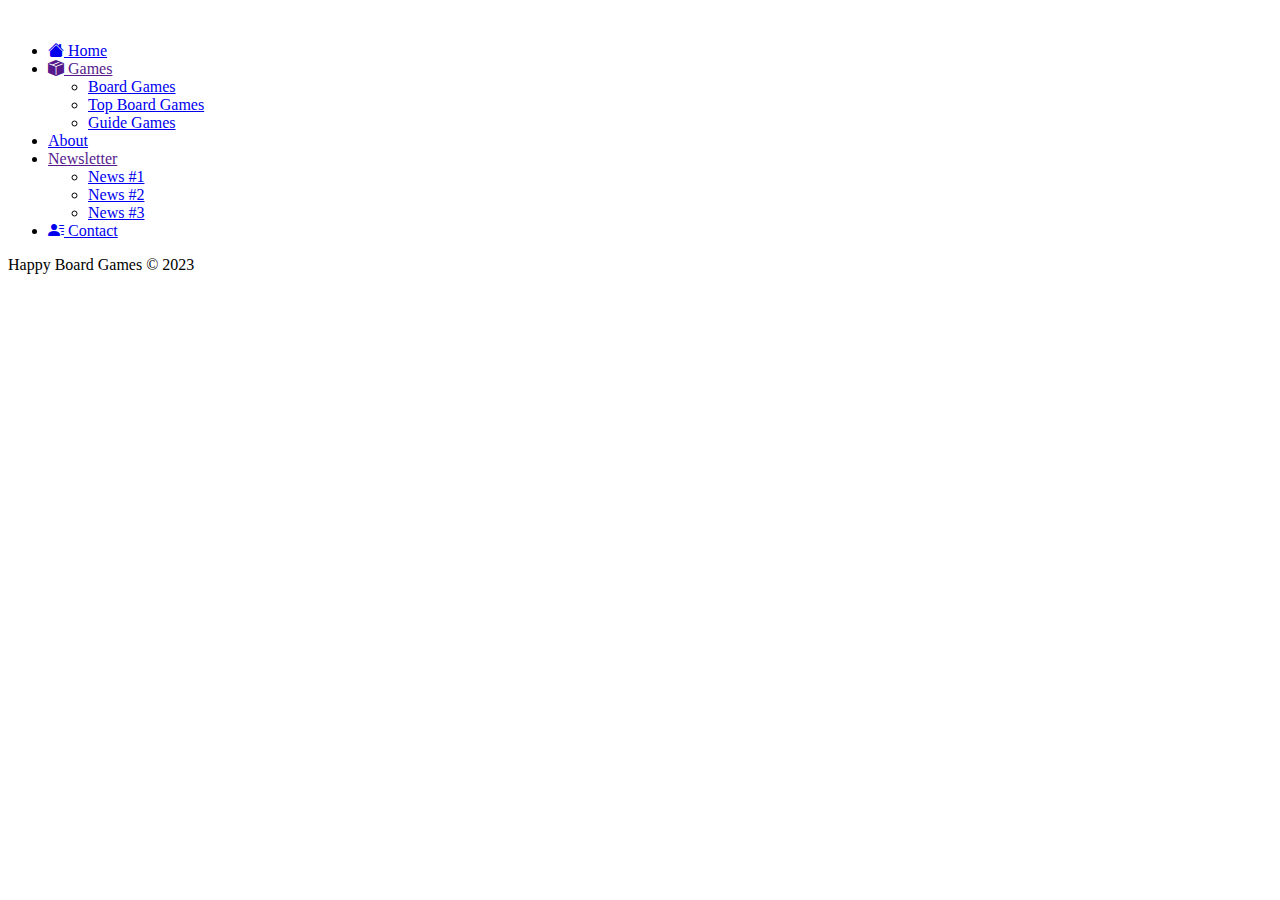
==== index.html @ 77cf3620 "index.html" ====
<!DOCTYPE html>
<html lang="en">
<head>
    <meta charset="UTF-8">
    <meta http-equiv="X-UA-Compatible" content="IE=edge">
    <meta name="viewport" content="width=device-width, initial-scale=1.0">
    <title>Happy Board Games | Home</title>
    <link rel="stylesheet" href="css/style.css">
    <link rel="stylesheet" href="https://cdn.jsdelivr.net/npm/bootstrap-icons@1.10.3/font/bootstrap-icons.css">
</head>
<body>
<header class="container">
    <div>
        <a href="index.html"><img src="/img/Logo.png" alt=""></a>
    </div>
</header>
<div class="nav">
    <ul>
        <li class="home"><a href="index.html"><i class="bi bi-house-fill"> </i>Home</a></li>
        <li class="tutorials"><a href=""><i class="bi bi-box-seam-fill"> </i>Games</a>
            <ul>
                <li><a href="Board Games.html">Board Games</a></li>
                <li><a href="#">Top Board Games</a></li>
                <li><a href="#">Guide Games</a></li>    
            </ul>
        </li>
        <li class="about"><a class="active" href="#">About</a></li>
        <li class="news"><a href="">Newsletter</a>
            <ul>
                <li><a href="#">News #1</a></li>
                <li><a href="#">News #2</a></li>
                <li><a href="#">News #3</a></li>
            </ul>
        </li>
        <li class="contact"><a href="contact.html"><i class="bi bi-person-lines-fill"> </i>Contact</a></li>
    </ul>
</div>
<div>
</div>
<footer>
    <p>Happy Board Games &copy; 2023</p>
</footer>
</body>
</html>
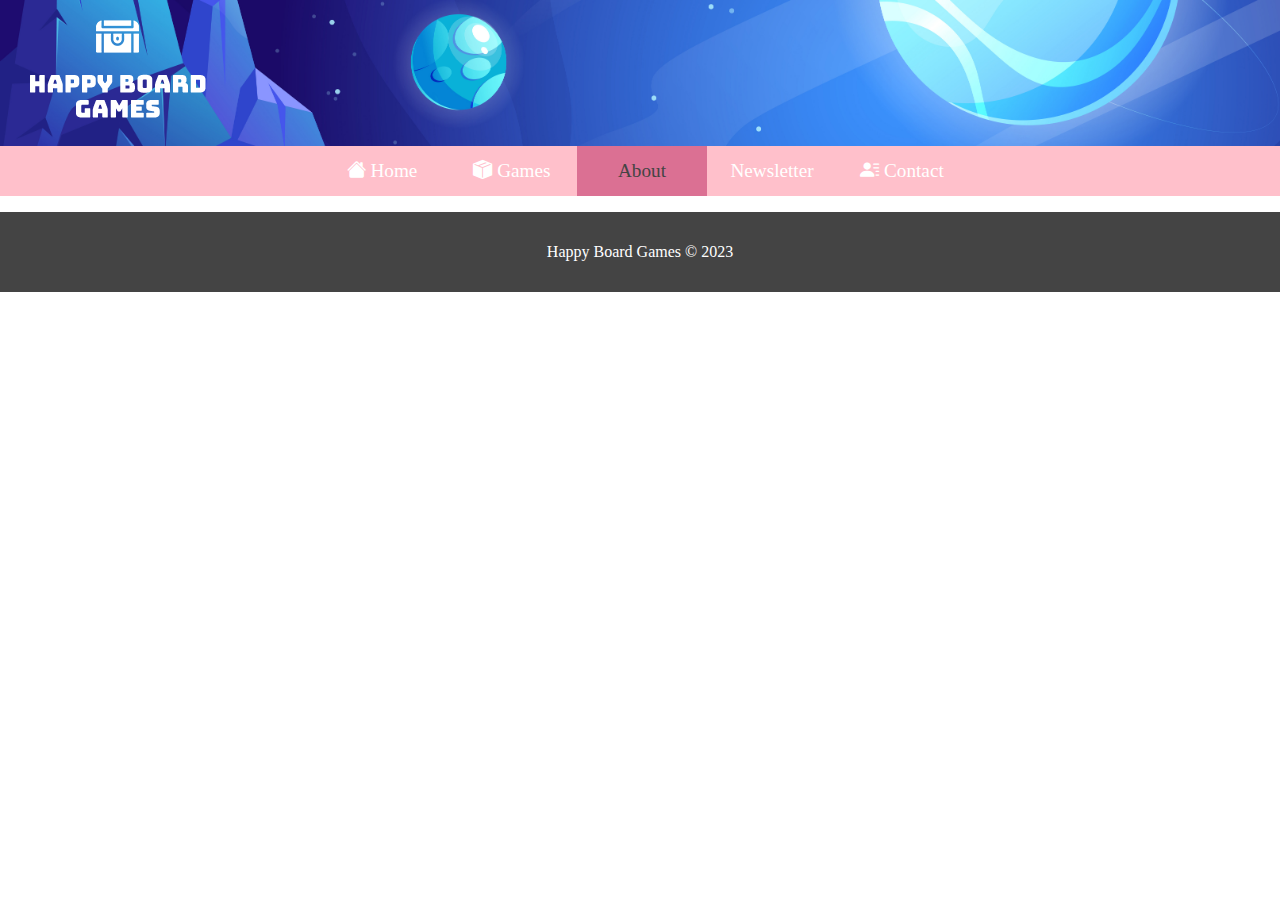
==== commit e99eb715: "Add files via upload" ====
--- a/index.html
+++ b/index.html
@@ -1,44 +1,44 @@
-<!DOCTYPE html>
-<html lang="en">
-<head>
-    <meta charset="UTF-8">
-    <meta http-equiv="X-UA-Compatible" content="IE=edge">
-    <meta name="viewport" content="width=device-width, initial-scale=1.0">
-    <title>Happy Board Games | Home</title>
-    <link rel="stylesheet" href="css/style.css">
-    <link rel="stylesheet" href="https://cdn.jsdelivr.net/npm/bootstrap-icons@1.10.3/font/bootstrap-icons.css">
-</head>
-<body>
-<header class="container">
-    <div>
-        <a href="index.html"><img src="/img/Logo.png" alt=""></a>
-    </div>
-</header>
-<div class="nav">
-    <ul>
-        <li class="home"><a href="index.html"><i class="bi bi-house-fill"> </i>Home</a></li>
-        <li class="tutorials"><a href=""><i class="bi bi-box-seam-fill"> </i>Games</a>
-            <ul>
-                <li><a href="Board Games.html">Board Games</a></li>
-                <li><a href="#">Top Board Games</a></li>
-                <li><a href="#">Guide Games</a></li>    
-            </ul>
-        </li>
-        <li class="about"><a class="active" href="#">About</a></li>
-        <li class="news"><a href="">Newsletter</a>
-            <ul>
-                <li><a href="#">News #1</a></li>
-                <li><a href="#">News #2</a></li>
-                <li><a href="#">News #3</a></li>
-            </ul>
-        </li>
-        <li class="contact"><a href="contact.html"><i class="bi bi-person-lines-fill"> </i>Contact</a></li>
-    </ul>
-</div>
-<div>
-</div>
-<footer>
-    <p>Happy Board Games &copy; 2023</p>
-</footer>
-</body>
-</html>
+<!DOCTYPE html>
+<html lang="en">
+<head>
+    <meta charset="UTF-8">
+    <meta http-equiv="X-UA-Compatible" content="IE=edge">
+    <meta name="viewport" content="width=device-width, initial-scale=1.0">
+    <title>Happy Board Games | Home</title>
+    <link rel="stylesheet" href="css/style.css">
+    <link rel="stylesheet" href="https://cdn.jsdelivr.net/npm/bootstrap-icons@1.10.3/font/bootstrap-icons.css">
+</head>
+<body>
+<header class="container">
+    <div>
+        <a href="index.html"><img src="/img/Logo.png" alt=""></a>
+    </div>
+</header>
+<div class="nav">
+    <ul>
+        <li class="home"><a href="index.html"><i class="bi bi-house-fill"> </i>Home</a></li>
+        <li class="tutorials"><a href=""><i class="bi bi-box-seam-fill"> </i>Games</a>
+            <ul>
+                <li><a href="Board Games.html">Board Games</a></li>
+                <li><a href="#">Top Board Games</a></li>
+                <li><a href="#">Guide Games</a></li>    
+            </ul>
+        </li>
+        <li class="about"><a class="active" href="#">About</a></li>
+        <li class="news"><a href="">Newsletter</a>
+            <ul>
+                <li><a href="#">News #1</a></li>
+                <li><a href="#">News #2</a></li>
+                <li><a href="#">News #3</a></li>
+            </ul>
+        </li>
+        <li class="contact"><a href="contact.html"><i class="bi bi-person-lines-fill"> </i>Contact</a></li>
+    </ul>
+</div>
+<div>
+</div>
+<footer>
+    <p>Happy Board Games &copy; 2023</p>
+</footer>
+</body>
+</html>--- a/css/style.css
+++ b/css/style.css
@@ -0,0 +1,156 @@
+body {
+    margin: 0;
+    padding: 0;
+}
+
+.container {
+    margin: 0 auto;
+    width: 100%;
+    height: 100%;
+    display: flex;
+    background-image: url(/img/BG_sky.jpg);
+    background-position: center center;
+    background-repeat: no-repeat;
+    background-size: cover;
+}
+
+.Contact {
+    text-align: center;
+}
+
+.nav ul {
+list-style: none;
+background-color: pink;
+text-align: center;
+padding: 0;
+margin: 0;
+}
+
+.nav li {
+    font-size:  1.2;
+    line-height: 40px;
+    text-align: left;
+}
+
+.nav a {
+    text-decoration: none;
+    color: white;
+    display: block;
+    padding-left: 15px;
+    border-bottom: 1px solid papayawhip;
+    transition: .3s;
+}
+
+.nav a:hover {
+    background-color: aqua;
+}
+
+.nav a.active {
+    background-color: palevioletred;
+    color: #444;
+    cursor: default;
+}
+
+.nav li li {
+    font-size: .8em;
+}
+
+/* Style menu for lormer screens*/
+
+@media screen and (min-width: 750px) {
+    .nav li {
+        width: 130px;
+        border-bottom: none;
+        height: 50px;
+        line-height: 50px;
+        font-size: 1.2em;
+        display: inline-block;
+        margin-right: -4px;
+    }
+
+    .nav a {
+        border-bottom: none;
+    }
+
+    .nav > ul > li {
+        text-align: center;
+    }
+
+    .nav > ul > li > a {
+        padding-left: 0;
+    }
+
+    /* Sub Menus */
+    .nav li ul {
+        position: absolute;
+        display: none;
+        width:  inherit;
+    }
+
+    .nav li:hover ul {
+        display: block;
+    }
+
+    .nav li ul li {
+        display: block;
+    }
+}
+
+footer {
+    line-height: 80px;
+    background-color: #444;
+    padding: lrem;
+    text-align: center;
+    color: white;
+}
+
+
+
+
+
+
+
+
+
+
+
+
+
+
+
+
+
+
+
+
+
+
+
+
+
+
+
+
+
+
+
+
+
+
+
+
+
+
+
+
+
+
+
+
+
+
+
+
+
+
+
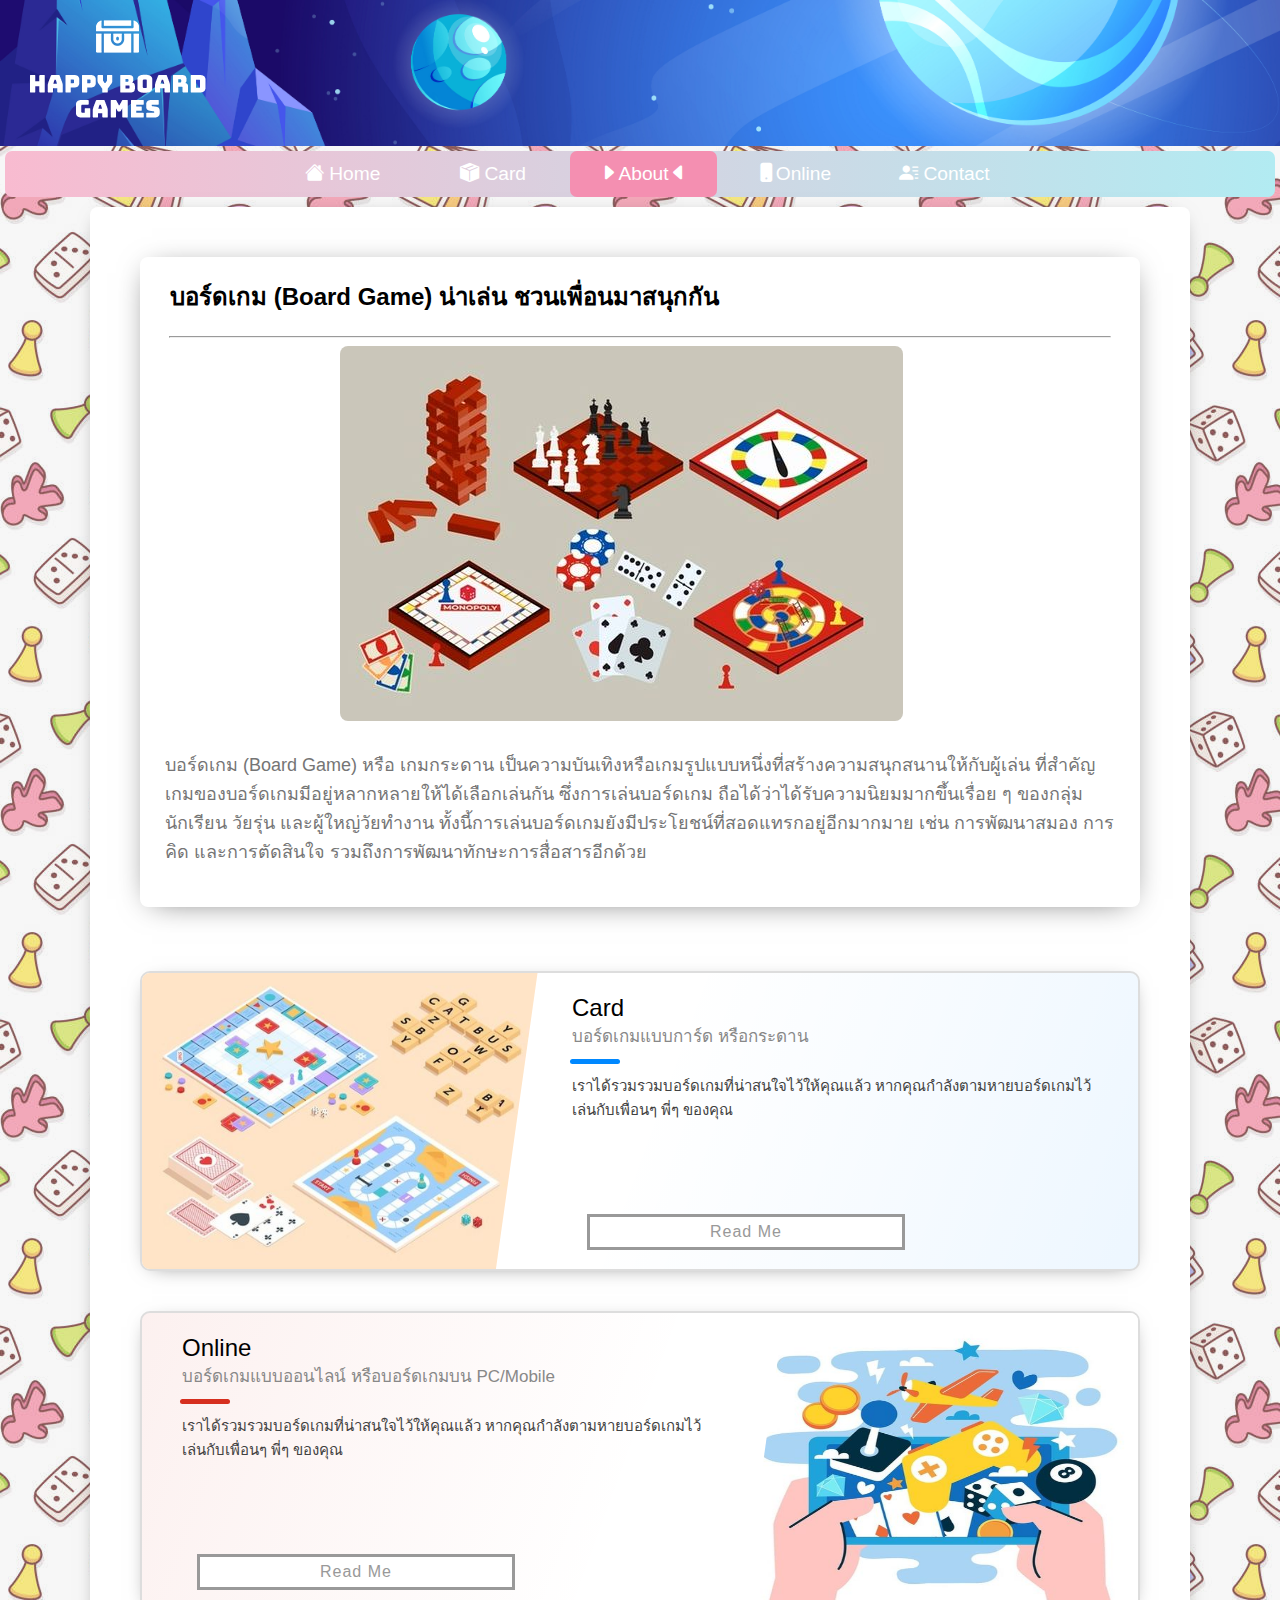
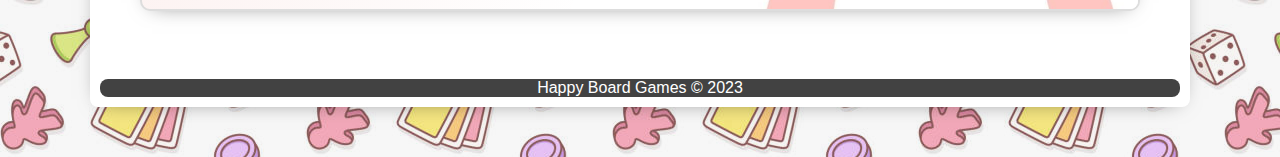
==== commit 4720f06b: "Add files via upload" ====
--- a/index.html
+++ b/index.html
@@ -5,40 +5,144 @@
     <meta http-equiv="X-UA-Compatible" content="IE=edge">
     <meta name="viewport" content="width=device-width, initial-scale=1.0">
     <title>Happy Board Games | Home</title>
-    <link rel="stylesheet" href="css/style.css">
+    <link rel="stylesheet" href="/css/style.css">
+    <link rel="stylesheet" href="/css/card.css">
+    <link rel="stylesheet" href="/css/button.css">
     <link rel="stylesheet" href="https://cdn.jsdelivr.net/npm/bootstrap-icons@1.10.3/font/bootstrap-icons.css">
+    <link rel="preconnert" href="https://fonts.google.com/specimen/Mitr">
+    <link href="../assets/dist/css/bootstrap.min.css" rel="stylesheet">
 </head>
+<header class="header_bg">
+    <nav class="navbar">
+    <span class="open-slide">
+            <a href="#" onclick="openSideMenu()">
+                <i class="bi bi-list"></i>
+            </a>
+    </span>
+    </nav>
+<div class="logo">
+    <a href="index.html"><img src="/img/Logo.png"></a>
+</div>
+<div id="side-menu" class="side-nav">
+    <a href="" onclick="closeSideMenu()"><i class="bi bi-door-closed"></i></a>
+    <div class="side-list">
+        <li></li><a href="index.html">Home</a>
+        <li><a href="About.html">About</a>
+        <li><a href="Board-Games1.html">Games</a>
+        <li><a href="contact.html">Contact</a>
+    </div>
+</div>
+</header>
 <body>
-<header class="container">
-    <div>
-        <a href="index.html"><img src="/img/Logo.png" alt=""></a>
-    </div>
-</header>
-<div class="nav">
+
+  <div class="nav">
     <ul>
-        <li class="home"><a href="index.html"><i class="bi bi-house-fill"> </i>Home</a></li>
-        <li class="tutorials"><a href=""><i class="bi bi-box-seam-fill"> </i>Games</a>
+        <li><a href="index.html"><i class="bi bi-house-fill"></i> Home</a></li>
+        <li><a><i class="bi bi-box-seam-fill"></i> Card</a>
             <ul>
-                <li><a href="Board Games.html">Board Games</a></li>
-                <li><a href="#">Top Board Games</a></li>
-                <li><a href="#">Guide Games</a></li>    
+                <li><a href="/Board-Games-Card.html">Board Games</a></li>
+                <li><a href="/Top-Board-Games-Card.html">Top Board Games</a></li>
+                <li><a href="/Guide-Games-Card.html">Guide Games</a></li>    
             </ul>
         </li>
-        <li class="about"><a class="active" href="#">About</a></li>
-        <li class="news"><a href="">Newsletter</a>
+        <li><a class="active" href="About.html"><i class="bi bi-caret-right-fill"></i>About<i class="bi bi-caret-left-fill"></i></a></li>
+        <li><a><i class="bi bi-phone-fill"></i>Online</a>
             <ul>
-                <li><a href="#">News #1</a></li>
-                <li><a href="#">News #2</a></li>
-                <li><a href="#">News #3</a></li>
+                <li><a href="/Board-Games-Online.html">Board Games</a></li>
+                <li><a href="/Top-Board-Games-Online.html">Top Board Games</a></li>
+                <li><a href="/Guide-Games-Online.html">Guide Games</a></li>
             </ul>
         </li>
         <li class="contact"><a href="contact.html"><i class="bi bi-person-lines-fill"> </i>Contact</a></li>
     </ul>
+  </div>
+
+  <div class="main">
+    <div class="content">
+      <h2>บอร์ดเกม (Board Game) น่าเล่น ชวนเพื่อนมาสนุกกัน</h2>
+      <hr width="940">
+        <div><img class="img-a" src="/img/board-game-collection.jpg" alt=""></div>
+      <p>บอร์ดเกม (Board Game) หรือ เกมกระดาน เป็นความบันเทิงหรือเกมรูปแบบหนึ่งที่สร้างความสนุกสนานให้กับผู้เล่น ที่สำคัญเกมของบอร์ดเกมมีอยู่หลากหลายให้ได้เลือกเล่นกัน ซึ่งการเล่นบอร์ดเกม ถือได้ว่าได้รับความนิยมมากขึ้นเรื่อย ๆ ของกลุ่มนักเรียน วัยรุ่น และผู้ใหญ่วัยทำงาน ทั้งนี้การเล่นบอร์ดเกมยังมีประโยชน์ที่สอดแทรกอยู่อีกมากมาย เช่น การพัฒนาสมอง การคิด และการตัดสินใจ รวมถึงการพัฒนาทักษะการสื่อสารอีกด้วย</p>
+    </div>
+    <div class="projcard-container">
+		
+      <div class="projcard projcard-blue">
+        <div class="projcard-innerbox">
+          <img class="projcard-img" src="/img/Board-game-collection2.jpg" />
+          <div class="projcard-textbox">
+            <div class="projcard-title">Card</div>
+            <div class="projcard-subtitle">บอร์ดเกมแบบการ์ด หรือกระดาน</div>
+            <div class="projcard-bar"></div>
+            <div class="projcard-description">เราได้รวมรวมบอร์ดเกมที่น่าสนใจไว้ให้คุณแล้ว หากคุณกำลังตามหายบอร์ดเกมไว้เล่นกับเพื่อนๆ พี่ๆ ของคุณ</div>
+            <a class="btn btn-border-3" href="/Board-Games-Card.html">Read Me</a>
+            </div>
+          </div>
+        </div>
+
+        <div class="projcard projcard-red">
+          <div class="projcard-innerbox">
+            <img class="projcard-img" src="/img/Board-Games-online.jpg">
+            <div class="projcard-textbox">
+              <div class="projcard-title">Online</div>
+              <div class="projcard-subtitle">บอร์ดเกมแบบออนไลน์ หรือบอร์ดเกมบน PC/Mobile</div>
+              <div class="projcard-bar"></div>
+              <div class="projcard-description">เราได้รวมรวมบอร์ดเกมที่น่าสนใจไว้ให้คุณแล้ว หากคุณกำลังตามหายบอร์ดเกมไว้เล่นกับเพื่อนๆ พี่ๆ ของคุณ</div>
+              <a class="btn btn-border-3" href="/Board-Games-Online.html">Read Me</a>
+            </div>
+          </div>
+        </div>
+  </div>
+  <footer>
+    <div> Happy Board Games &copy; 2023</div>
+  </footer>
 </div>
-<div>
-</div>
-<footer>
-    <p>Happy Board Games &copy; 2023</p>
-</footer>
+
+
+<style>
+    .main {
+        display: grid;  
+        background-color: #fff;
+        border-radius: 8px;
+        height: 1500px;
+        width: 1100px;
+        margin-top: 10px;
+        margin-left: auto;
+	      margin-right: auto;
+        margin-bottom: 50px;
+        box-shadow: 0 4px 21px -12px rgba(0, 0, 0, .66);
+    }
+
+    .content {
+        display: block;
+        background-color: #fff;
+        border-radius: 8px;
+        height: 650px;
+        width: 1000px;
+        margin: 50px;
+        margin-left: auto;
+	      margin-right: auto;
+        box-shadow: 0 4px 30px -12px rgba(0, 0, 0, 0.66);
+	      transition: box-shadow 0.2s ease, transform 0.2s ease;
+    }
+
+    .content h2 {
+      padding-left: 30px;
+    }
+
+    .content p {
+      color: #757575;
+      margin:25px;
+      font-size: 18px;
+    }
+
+    .img-a {
+      border-radius: 8px;
+      margin-left: 200px;
+    }
+
+
+</style>
 </body>
+<!--Java Script-->
+<script  src="/js/main.js"></script>
 </html>--- a/css/style.css
+++ b/css/style.css
@@ -1,9 +1,33 @@
 body {
+    background-image: url(/img/istockphoto-blur.jpg);
+    padding: 0;
     margin: 0;
-    padding: 0;
-}
-
-.container {
+}
+
+
+
+@import url('https://fonts.googleapis.com/css2?family=Kanit:wght@300&display=swap');
+
+div {
+  font-family: 'Kanit', sans-serif;
+}
+
+footer {
+    display: block;
+    text-align: center;
+    color: #fff;
+    margin: 10px;
+    margin-top: auto;
+    background-color: #424242;
+    border-radius: 8px;
+}
+
+
+.logo a{
+    margin-right: auto;
+}
+
+.header_bg {
     margin: 0 auto;
     width: 100%;
     height: 100%;
@@ -19,35 +43,38 @@
 }
 
 .nav ul {
-list-style: none;
-background-color: pink;
-text-align: center;
-padding: 0;
-margin: 0;
+    border-radius: 7px;
+    list-style: none;
+    background: linear-gradient(90deg, #f8bbd0, #b2ebf2);
+    text-align: center;
+    padding: 0;
+    margin: 5px;
 }
 
 .nav li {
-    font-size:  1.2;
-    line-height: 40px;
+    font-size: 1.2em;
+    line-height: 50px;
     text-align: left;
 }
 
 .nav a {
+    margin-left: 2%;
+    border-radius: 7px;
     text-decoration: none;
-    color: white;
+    color: #ffff;
     display: block;
     padding-left: 15px;
-    border-bottom: 1px solid papayawhip;
-    transition: .3s;
-}
-
+    border-bottom: 1px solid none;
+    transform: .3s;
+    cursor: default;
+}
 .nav a:hover {
-    background-color: aqua;
+    background-color: #f8bbd0;
 }
 
 .nav a.active {
-    background-color: palevioletred;
-    color: #444;
+    background-color: #f48fb1;
+    color: #fff;
     cursor: default;
 }
 
@@ -55,14 +82,13 @@
     font-size: .8em;
 }
 
-/* Style menu for lormer screens*/
-
-@media screen and (min-width: 750px) {
+/*Style Menu for lorger screens*/
+@media screen and (min-width: 720px) {
     .nav li {
-        width: 130px;
+        width: 150px;
         border-bottom: none;
-        height: 50px;
-        line-height: 50px;
+        height: 46px;
+        line-height: 46px;
         font-size: 1.2em;
         display: inline-block;
         margin-right: -4px;
@@ -80,77 +106,1153 @@
         padding-left: 0;
     }
 
-    /* Sub Menus */
+    /*Sub Menu*/
     .nav li ul {
         position: absolute;
         display: none;
-        width:  inherit;
+        width: inherit;
     }
 
     .nav li:hover ul {
+        margin-top: 6px;
         display: block;
+        transition-delay: 2s, 4ms;
     }
 
     .nav li ul li {
         display: block;
     }
-}
-
-footer {
-    line-height: 80px;
-    background-color: #444;
-    padding: lrem;
+    
+    .nav li ul li:first-child:before{ 
+        /* the pointer tip */
+        content:'';
+        position:absolute;
+        width:1px;
+        height:1px;
+        border:5px solid transparent;
+        border-bottom-color:#ff7070;
+        left:50%;
+        top:-10px;
+        margin-left:-5px;
+    }
+}
+
+.navbar a{
+    float: left;
+    display: block;
+    color: #f2f2f2;
     text-align: center;
-    color: white;
-}
-
-
-
-
-
-
-
-
-
-
-
-
-
-
-
-
-
-
-
-
-
-
-
-
-
-
-
-
-
-
-
-
-
-
-
-
-
-
-
-
-
-
-
-
-
-
-
-
-
-
-
+    padding: 14px 16px;
+    text-decoration: none;
+    font-size: 19px;
+}
+
+.navbar ul{
+    margin: 8px 0 0;
+    list-style: none;
+}
+.navbar :hover{
+    color: #fce4ec;
+}
+.side-nav{
+    height: 100%;
+    width: 0;
+    position: fixed;
+    z-index: 1;
+    top: 0;
+    left: 0;
+    background-color: #111;
+    opacity: 0.7;
+    overflow-x: hidden;
+    padding-top:60px;
+    transition: 0.5s;
+}
+.side-nav a{
+    padding: 10px 10px 10px 30px;
+    text-decoration: none;
+    font-size: 22px;
+    color: wheat;
+    display: block;
+    transition: 0.3s;
+}
+.side-nav a:hover{
+    color: #fff;
+}
+.side-nav a i{
+    position: absolute;
+    top: 15px;
+    left: 150px;
+    font-size: 20px;
+    margin-left: 60px;
+}
+
+@media(max-width:720px){
+    .nav{
+        display: none;
+    }
+}
+
+@media(min-width:720px){
+    .open-slide{
+        display: none;
+    }
+}
+
+/*ปุ่ม*/
+.btn-list
+{
+	margin:48px 0;
+	padding:10px 16px;
+	position:absolute;
+}
+
+.btn-list.rounded:after
+{
+	content:'Rounded'
+}
+
+.btn-list:after
+{
+	width:90%;
+	height:48px;
+	position:absolute;
+	top:-48px;
+	left:5%;
+	z-index:-1;
+	border-radius:3px 3px 0 0
+}
+
+.btn-list li:not(.title)
+{
+    display: block;
+	float:left
+}
+
+.btn-gradient
+{
+	width:36px;
+	height:36px;
+	text-align:center;
+	line-height:2.2;
+	display:block;
+	margin:10px;
+	border-radius:2px;
+	-webkit-transition:all 300ms;
+	transition:all 300ms
+}
+
+.btn-gradient.rounded
+{
+	border-radius:50%
+}
+
+.btn-gradient i
+{
+	font-size:18px;
+	line-height:1;
+	vertical-align:middle
+}
+
+#light,#dark
+{
+	margin:25px;
+	display:-webkit-box;
+	display:-ms-flexbox;
+	display:flex;
+	-webkit-box-align:center;
+	-ms-flex-align:center;
+	align-items:center;
+	-webkit-box-pack:center;
+	-ms-flex-pack:center;
+	justify-content:center;
+	-webkit-box-orient:vertical;
+	-webkit-box-direction:normal;
+	-ms-flex-direction:column;
+	flex-direction:column
+}
+
+
+
+#light .btn-gradient
+{
+	color:rgba(0,0,0,0.54);
+	box-shadow:0 0 1px rgba(0,0,0,0.54)
+}
+
+#light .btn-gradient:hover
+{
+	color:#FFF
+}
+
+@-webkit-keyframes Gradient {
+	0%
+	{
+		background-position:0 50%
+	}
+	
+	50%
+	{
+		background-position:100% 50%
+	}
+	
+	100%
+	{
+		background-position:0 50%
+	}
+}
+
+@keyframes Gradient {
+	0%
+	{
+		background-position:0 50%
+	}
+	
+	50%
+	{
+		background-position:100% 50%
+	}
+	
+	100%
+	{
+		background-position:0 50%
+	}
+}
+
+#light .btn-gradient.facebook:hover
+{
+	box-shadow:0 5px 8px rgba(26,35,126,0.25);
+	background:#3949AB;
+	background:-webkit-linear-gradient(left,#3949AB 0%,#2196F3 100%);
+	background:linear-gradient(to right,#3949AB 0%,#2196F3 100%);
+	filter:progid:DXImageTransform.Microsoft.gradient(startColorstr='#3949AB',endColorstr='#2196F3',GradientType=1);
+	background-size:400%;
+	-webkit-animation:Gradient 1s ease infinite;
+	animation:Gradient 1s ease infinite
+}
+
+#light .btn-gradient.instagram:hover
+{
+	box-shadow:0 5px 8px rgba(63,81,181,0.25);
+	background:#FFC107;
+	background:-webkit-linear-gradient(left,#FFC107 0%,#F50057 50%,#3F51B5 100%);
+	background:linear-gradient(to right,#FFC107 0%,#F50057 50%,#3F51B5 100%);
+	filter:progid:DXImageTransform.Microsoft.gradient(startColorstr='#FFC107',endColorstr='#3F51B5',GradientType=1);
+	background-size:400%;
+	-webkit-animation:Gradient 5s ease infinite;
+	animation:Gradient 5s ease infinite
+}
+
+#light .btn-gradient.gmail:hover
+{
+	box-shadow:0 5px 8px rgba(244,67,54,0.25);
+	background:#D50000;
+	background:-webkit-linear-gradient(left,#D50000 0%,#FF1744 100%);
+	background:linear-gradient(to right,#D50000 0%,#FF1744 100%);
+	filter:progid:DXImageTransform.Microsoft.gradient(startColorstr='#D50000',endColorstr='#FF1744',GradientType=1);
+	background-size:400%;
+	-webkit-animation:Gradient 1s ease infinite;
+	animation:Gradient 1s ease infinite
+}
+
+
+
+
+
+
+
+
+
+
+
+
+
+
+
+
+
+
+
+
+
+
+
+
+
+
+
+
+
+
+
+
+
+
+
+
+
+
+
+
+
+
+
+
+
+
+
+
+
+
+
+
+
+
+
+
+
+
+
+
+
+
+
+
+
+
+
+
+
+
+
+
+
+
+
+
+
+
+
+
+
+
+
+
+
+
+
+
+
+
+
+
+
+
+
+
+
+
+
+
+
+
+
+
+
+
+
+
+
+
+
+
+
+
+
+
+
+
+
+
+
+
+
+
+
+
+
+
+
+
+
+
+
+
+
+
+
+
+
+
+
+
+
+
+
+
+
+
+
+
+
+
+
+
+
+
+
+
+
+
+
+
+
+
+
+
+
+
+
+
+
+
+
+
+
+
+
+
+
+
+
+
+
+
+
+
+
+
+
+
+
+
+
+
+
+
+
+
+
+
+
+
+
+
+
+
+
+
+
+
+
+
+
+
+
+
+
+
+
+
+
+
+
+
+
+
+
+
+
+
+
+
+
+
+
+
+
+
+
+
+
+
+
+
+
+
+
+
+
+
+
+
+
+
+
+
+
+
+
+
+
+
+
+
+
+
+
+
+
+
+
+
+
+
+
+
+
+
+
+
+
+
+
+
+
+
+
+
+
+
+
+
+
+
+
+
+
+
+
+
+
+
+
+
+
+
+
+
+
+
+
+
+
+
+
+
+
+
+
+
+
+
+
+
+
+
+
+
+
+
+
+
+
+
+
+
+
+
+
+
+
+
+
+
+
+
+
+
+
+
+
+
+
+
+
+
+
+
+
+
+
+
+
+
+
+
+
+
+
+
+
+
+
+
+
+
+
+
+
+
+
+
+
+
+
+
+
+
+
+
+
+
+
+
+
+
+
+
+
+
+
+
+
+
+
+
+
+
+
+
+
+
+
+
+
+
+
+
+
+
+
+
+
+
+
+
+
+
+
+
+
+
+
+
+
+
+
+
+
+
+
+
+
+
+
+
+
+
+
+
+
+
+
+
+
+
+
+
+
+
+
+
+
+
+
+
+
+
+
+
+
+
+
+
+
+
+
+
+
+
+
+
+
+
+
+
+
+
+
+
+
+
+
+
+
+
+
+
+
+
+
+
+
+
+
+
+
+
+
+
+
+
+
+
+
+
+
+
+
+
+
+
+
+
+
+
+
+
+
+
+
+
+
+
+
+
+
+
+
+
+
+
+
+
+
+
+
+
+
+
+
+
+
+
+
+
+
+
+
+
+
+
+
+
+
+
+
+
+
+
+
+
+
+
+
+
+
+
+
+
+
+
+
+
+
+
+
+
+
+
+
+
+
+
+
+
+
+
+
+
+
+
+
+
+
+
+
+
+
+
+
+
+
+
+
+
+
+
+
+
+
+
+
+
+
+
+
+
+
+
+
+
+
+
+
+
+
+
+
+
+
+
+
+
+
+
+
+
+
+
+
+
+
+
+
+
+
+
+
+
+
+
+
+
+
+
+
+
+
+
+
+
+
+
+
+
+
+
+
+
+
+
+
+
+
+
+
+
+
+
+
+
+
+
+
+
+
+
+
+
+
+
+
+
+
+
+
+
+
+
+
+
+
+
+
+
+
+
+
+
+
+
+
+
+
+
+
+
+
+
+
+
+
+
+
+
+
+
+
+
+
+
+
+
+
+
+
+
+
+
+
+
+
+
+
+
+
+
+
+
+
+
+
+
+
+
+
+
+
+
+
+
+
+
+
+
+
+
+
+
+
+
+
+
+
+
+
+
+
+
+
+
+
+
+
+
+
+
+
+
+
+
+
+
+
+
+
+
+
+
+
+
+
+
+
+
+
+
+
+
+
+
+
+
+
+
+
+
+
+
+
+
+
+
+
+
+
+
+
+
+
+
+
+
+
+
+
+
+
+
+
+
+
+
+
+
+
+
+
+
+
+
+
+
+
+
+
+
+
+
+
+
+
+
+
+
+
+
+
+
+
+
+
+
+
+
+
+
+
+
+
+
+
+
+
+
+
+
+
+
+
+
+
--- a/css/card.css
+++ b/css/card.css
@@ -0,0 +1,175 @@
+/* Actual Code: */
+.projcard-container,
+.projcard-container * {
+	box-sizing: border-box;
+}
+.projcard-container {
+	margin-left: auto;
+	margin-right: auto;
+	width: 1000px;
+}
+.projcard {
+	position: relative;
+	width: 100%;
+	height: 300px;
+	margin-bottom: 40px;
+	border-radius: 10px;
+	background-color: #fff;
+	border: 2px solid #ddd;
+	font-size: 18px;
+	overflow: hidden;
+	cursor: pointer;
+	box-shadow: 0 4px 21px -12px rgba(0, 0, 0, .66);
+	transition: box-shadow 0.2s ease, transform 0.2s ease;
+}
+.projcard:hover {
+	box-shadow: 0 34px 32px -33px rgba(0, 0, 0, .18);
+	transform: translate(0px, -3px);
+}
+.projcard::before {
+	content: "";
+	position: absolute;
+	top: 0;
+	right: 0;
+	bottom: 0;
+	left: 0;
+	background-image: linear-gradient(-70deg, #424242, transparent 50%);
+	opacity: 0.07;
+}
+.projcard:nth-child(2n)::before {
+	background-image: linear-gradient(-250deg, #424242, transparent 50%);
+}
+.projcard-innerbox {
+	position: absolute;
+    top: 0;
+	right: 0;
+	bottom: 0;
+	left: 0;
+}
+.projcard-img {
+	position: absolute;
+	height: 300px;
+	width: 400px;
+	top: 0;
+	left: 0;
+	transition: transform 0.2s ease;
+}
+.projcard:nth-child(2n) .projcard-img {
+	left: initial;
+	right: 0;
+}
+.projcard:hover .projcard-img {
+	transform: scale(1.05) rotate(1deg);
+}
+.projcard:hover .projcard-bar {
+	width: 70px;
+}
+.projcard-textbox {
+	position: absolute;
+	top: 7%;
+	bottom: 7%;
+	left: 430px;
+	width: calc(100% - 470px);
+	font-size: 17px;
+}
+.projcard:nth-child(2n) .projcard-textbox {
+	left: initial;
+	right: 430px;
+}
+.projcard-textbox::before,
+.projcard-textbox::after {
+	content: "";
+	position: absolute;
+	display: block;
+	background: #ff0000bb;
+	background: #fff;
+	top: -20%;
+	left: -55px;
+	height: 140%;
+	width: 60px;
+	transform: rotate(8deg);
+}
+.projcard:nth-child(2n) .projcard-textbox::before {
+	display: none;
+}
+.projcard-textbox::after {
+	display: none;
+	left: initial;
+	right: -55px;
+}
+.projcard:nth-child(2n) .projcard-textbox::after {
+	display: block;
+}
+.projcard-textbox * {
+	position: relative;
+}
+.projcard-title {
+	font-family: 'Voces', 'Open Sans', arial, sans-serif;
+	font-size: 24px;
+}
+.projcard-subtitle {
+	font-family: 'Voces', 'Open Sans', arial, sans-serif;
+	color: #888;
+}
+.projcard-bar {
+	left: -2px;
+	width: 50px;
+	height: 5px;
+	margin: 10px 0;
+	border-radius: 5px;
+	background-color: #424242;
+	transition: width 0.2s ease;
+}
+.projcard-blue .projcard-bar { background-color: #0088FF; }
+.projcard-blue::before { background-image: linear-gradient(-70deg, #0088FF, transparent 50%); }
+.projcard-blue:nth-child(2n)::before { background-image: linear-gradient(-250deg, #0088FF, transparent 50%); }
+.projcard-red .projcard-bar { background-color: #D62F1F; }
+.projcard-red::before { background-image: linear-gradient(-70deg, #D62F1F, transparent 50%); }
+.projcard-red:nth-child(2n)::before { background-image: linear-gradient(-250deg, #D62F1F, transparent 50%); }
+.projcard-green .projcard-bar { background-color: #40BD00; }
+.projcard-green::before { background-image: linear-gradient(-70deg, #40BD00, transparent 50%); }
+.projcard-green:nth-child(2n)::before { background-image: linear-gradient(-250deg, #40BD00, transparent 50%); }
+.projcard-yellow .projcard-bar { background-color: #F5AF41; }
+.projcard-yellow::before { background-image: linear-gradient(-70deg, #F5AF41, transparent 50%); }
+.projcard-yellow:nth-child(2n)::before { background-image: linear-gradient(-250deg, #F5AF41, transparent 50%); }
+.projcard-orange .projcard-bar { background-color: #FF5722; }
+.projcard-orange::before { background-image: linear-gradient(-70deg, #FF5722, transparent 50%); }
+.projcard-orange:nth-child(2n)::before { background-image: linear-gradient(-250deg, #FF5722, transparent 50%); }
+.projcard-brown .projcard-bar { background-color: #C49863; }
+.projcard-brown::before { background-image: linear-gradient(-70deg, #C49863, transparent 50%); }
+.projcard-brown:nth-child(2n)::before { background-image: linear-gradient(-250deg, #C49863, transparent 50%); }
+.projcard-grey .projcard-bar { background-color: #424242; }
+.projcard-grey::before { background-image: linear-gradient(-70deg, #424242, transparent 50%); }
+.projcard-grey:nth-child(2n)::before { background-image: linear-gradient(-250deg, #424242, transparent 50%); }
+.projcard-customcolor .projcard-bar { background-color: var(--projcard-color); }
+.projcard-customcolor::before { background-image: linear-gradient(-70deg, var(--projcard-color), transparent 50%); }
+.projcard-customcolor:nth-child(2n)::before { background-image: linear-gradient(-250deg, var(--projcard-color), transparent 50%); }
+.projcard-description {
+	z-index: 10;
+	font-size: 15px;
+	color: #424242;
+	height: 125px;
+	overflow: hidden;
+	text-overflow: ellipsis;
+}
+
+
+
+
+
+
+
+
+
+
+
+
+
+
+
+
+
+
+
+
+
--- a/css/button.css
+++ b/css/button.css
@@ -0,0 +1,52 @@
+.btn {
+    position: relative;
+    display: inline-block;
+    margin: 15px;
+    padding: 6px 120px;
+    text-align: center;
+    font-size: 16px;
+    letter-spacing: 1px;
+    text-decoration: none;
+    color: #999999;
+    background: #ffffff;
+    border: 3px solid #999999;
+    cursor: pointer;
+    transition: ease-out 0.5s;
+    -webkit-transition: ease-out 0.5s;
+    -moz-transition: ease-out 0.5s;
+}
+
+
+.btn.btn-border-3::after,
+.btn.btn-border-3::before {
+    position: absolute;
+    content: "";
+    width: 0;
+    height: 0;
+    transition: .5s;
+}
+
+.btn.btn-border-3::after {
+    top: -9px;
+    left: -9px;
+    border-top: 3px solid transparent;
+    border-left: 3px solid transparent;
+}
+
+.btn.btn-border-3::before {
+    bottom: -9px;
+    right: -9px;
+    border-bottom: 3px solid transparent;
+    border-right: 3px solid transparent;
+}
+
+.btn.btn-border-3:hover {
+    color: #222222;
+}
+
+.btn.btn-border-3:hover::after,
+.btn.btn-border-3:hover::before {
+    width: 30px;
+    height: 30px;
+    border-color: #222222;
+}